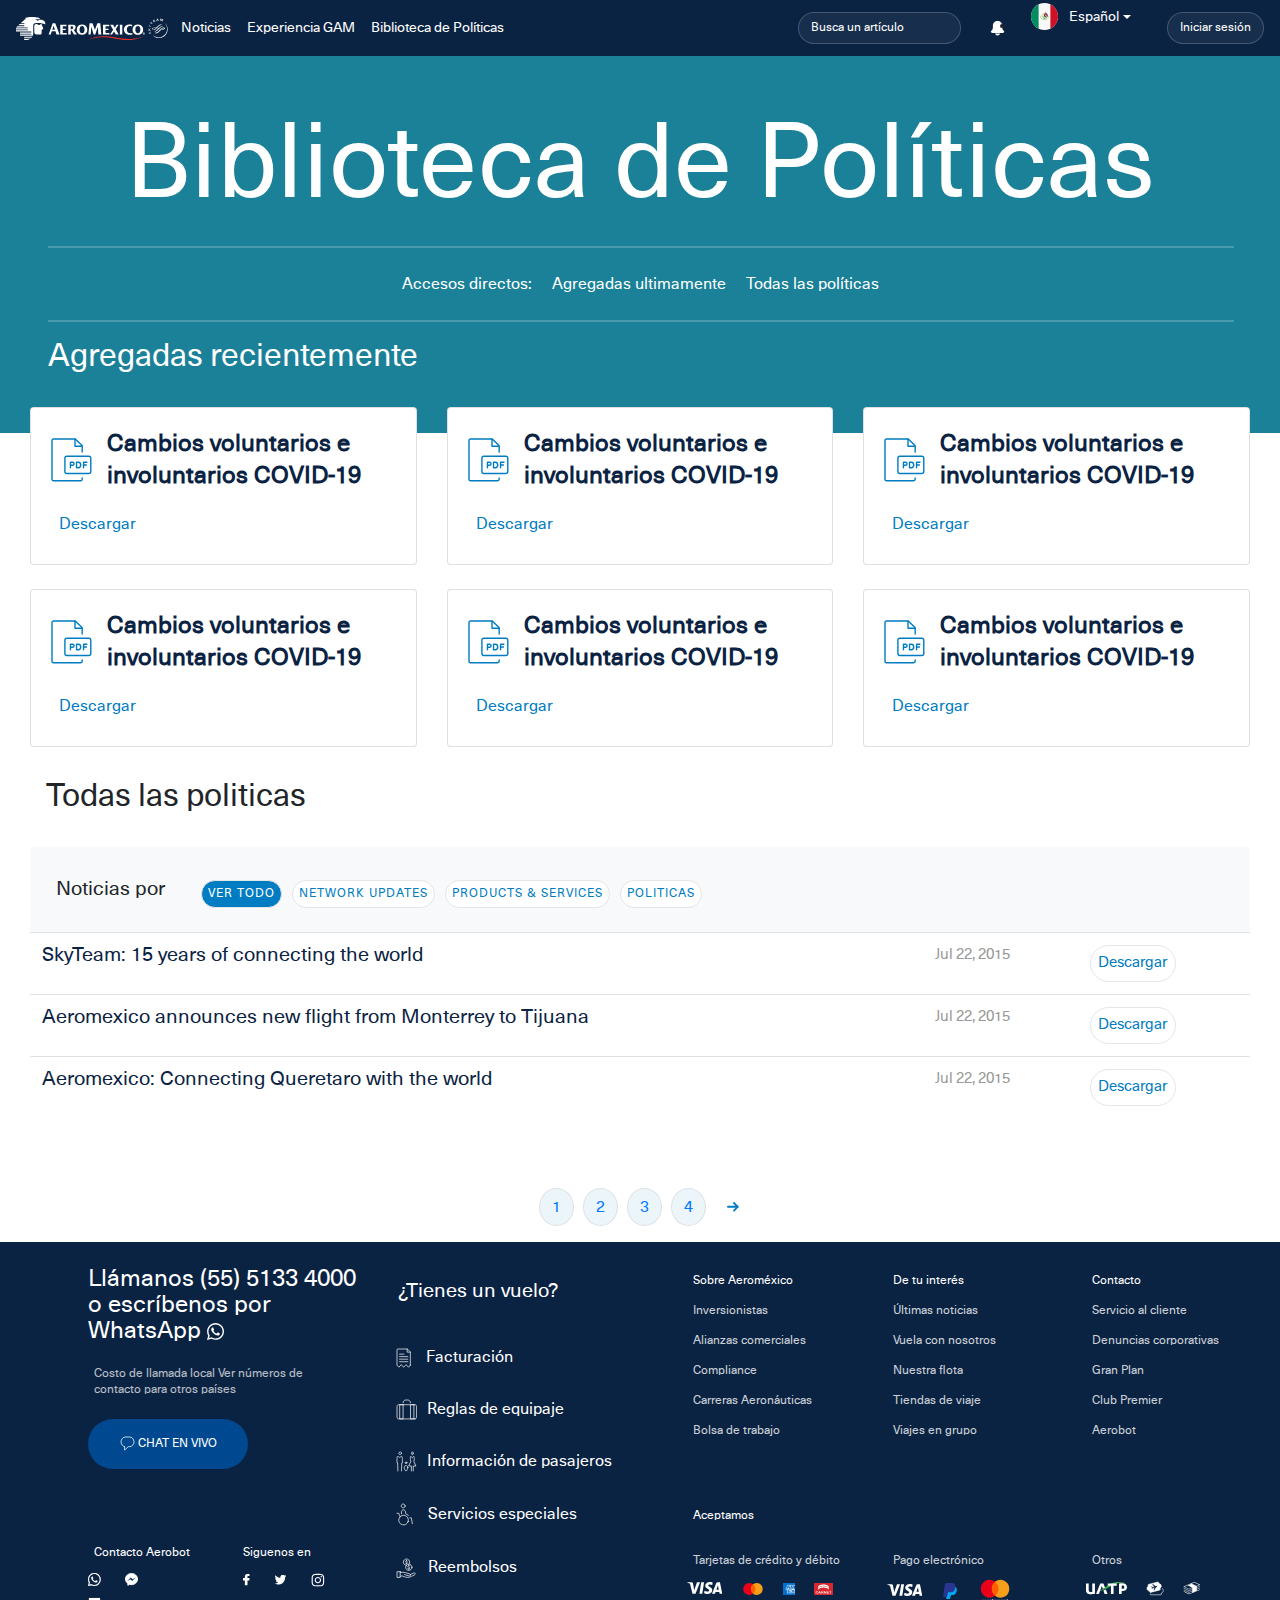
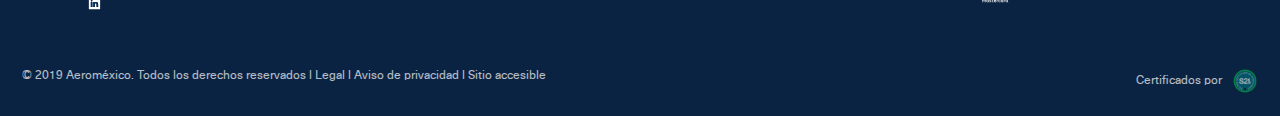
==== index.html @ 43d70440 "v1" ====
<!DOCTYPE html>
<html>

<head>
  <meta charset='utf-8'>
  <meta http-equiv='X-UA-Compatible' content='IE=edge'>
  <title>Bibiloteca de Políticas</title>
  <meta name="viewport" content="width=device-width, initial-scale=1.0">
  <link rel="Stylesheet" href="style.css" />
  <link rel="stylesheet" href="https://stackpath.bootstrapcdn.com/bootstrap/4.3.1/css/bootstrap.min.css"
    integrity="sha384-ggOyR0iXCbMQv3Xipma34MD+dH/1fQ784/j6cY/iJTQUOhcWr7x9JvoRxT2MZw1T" crossorigin="anonymous">
  <script src="https://code.jquery.com/jquery-3.3.1.slim.min.js"
    integrity="sha384-q8i/X+965DzO0rT7abK41JStQIAqVgRVzpbzo5smXKp4YfRvH+8abtTE1Pi6jizo" crossorigin="anonymous">
  </script>
  <script src="https://cdnjs.cloudflare.com/ajax/libs/popper.js/1.14.7/umd/popper.min.js"
    integrity="sha384-UO2eT0CpHqdSJQ6hJty5KVphtPhzWj9WO1clHTMGa3JDZwrnQq4sF86dIHNDz0W1" crossorigin="anonymous">
  </script>
  <script src="https://stackpath.bootstrapcdn.com/bootstrap/4.3.1/js/bootstrap.min.js"
    integrity="sha384-JjSmVgyd0p3pXB1rRibZUAYoIIy6OrQ6VrjIEaFf/nJGzIxFDsf4x0xIM+B07jRM" crossorigin="anonymous">
  </script>
  <style type="text/css">
    BODY {
      font-family: Neue Haas Unica Pro;
      font-style: normal;
      font-weight: normal;
    }
  </style>
</head>

<body>
  <nav class="navbar navbar-expand-lg navbar-light bg-#0b2343">
    <img src="images/Logo.svg" style="margin-right: 5px;">
    <button class="navbar-toggler" type="button" data-toggle="collapse" data-target="#navbarTogglerDemo02" aria-controls="navbarTogglerDemo02" aria-expanded="false" aria-label="Toggle navigation">
      <span class="navbar-toggler-icon"></span>
    </button>
  
    <div class="collapse navbar-collapse" id="navbarTogglerDemo02">
      <ul class="navbar-nav mr-auto mt-2 mt-lg-0">
        <li class="nav-item">
            <a class="nav-link" href="noticias.html">Noticias<span class="sr-only">(current)</span></a>
          </li>
          <li class="nav-item">
            <a class="nav-link" href="gam.html">Experiencia GAM</a>
          </li>
          <li class="nav-item">
            <a class="nav-link" href="index.html">Biblioteca de Políticas</a>
          </li>
      </ul>
      <form class="form-inline my-2 my-lg-0">
        <input class="form-control mr-sm-2" type="search" placeholder="Busca un artículo" aria-label="Search" style="font-weight: normal; font-size: 12px;">
    </form>
    <img src="images/notificationoff.svg"style="margin-right: 9px; margin-left: 21px;">
    
    <li class="nav-item dropdown">
        <a class="nav-link dropdown-toggle" href="#" id="navbarDropdownMenuLink" role="button" data-toggle="dropdown" aria-haspopup="true" aria-expanded="false" style="margin-top: -23px; margin-right: 20px;">
            <img src="images/MEX.svg" style="margin-right: 11.5px;">Español
        </a>
        <div class="dropdown-menu" aria-labelledby="navbarDropdownMenuLink">
            <a class="dropdown-item idioma">Idioma</a>
            <div style="width: 229px; height: 68px; align-items: center;"><a class="dropdown-item content" href="#"s><img src="images/MEX.svg " style="margin-right: 10px;">Español</a></div>
            <div style="width: 229px; height: 68px; align-items: center;"><a class="dropdown-item content" href="#"><img src="images/united-states-of-america.svg" style="margin-right: 10px;">Ingles</a></div>
        </div>
      </li>
    <button class="btn btn-outline-primary my-2 my-sm-0" type="submit" style="font-weight: normal; font-size: 12px;">Iniciar sesión</button>
    </div>
  </nav>

  <div class="p-5 mb-1 bg text-white" style="background: #1b8198;">
    <h1 class="text-center">Biblioteca de Políticas</h1>
    <hr style="width:100%; border: 1px solid rgba(255, 255, 255, 0.2);">
    <div class="text-center">
      <a>Accesos directos:</a>
      <a href="" style="color:  white;">Agregadas ultimamente</a>
      <a href="" style="color:  white;">Todas las políticas</a>
      <hr style="width:100%; border: 1px solid rgba(255, 255, 255, 0.2);">
    </div>

    <h4>Agregadas recientemente</h4>
  </div>

  <div class="section">
    <div class="row">
      <div class="col-sm-4">
        <div class="card">
          <div class="card-body">
            <img src="images/Download.svg" class="iconpdf">
            <h5 class="card-title h5">Cambios voluntarios e involuntarios COVID-19</h5>
            <a href="#" class="cambiar">Descargar</a>
          </div>
        </div>
      </div>
      <div class="col-sm-4">
        <div class="card">
          <div class="card-body">
            <img src="images/Download.svg" class="iconpdf">
            <h5 class="card-title">Cambios voluntarios e involuntarios COVID-19</h5>
            <a href="#" class="cambiar">Descargar</a>
          </div>
        </div>
      </div>
      <div class="col-sm-4">
        <div class="card">
          <div class="card-body">
            <img src="images/Download.svg" class="iconpdf cambiar">
            <h5 class="card-title">Cambios voluntarios e involuntarios COVID-19</h5>
            <a href="#" class="cambiar">Descargar</a>
          </div>
        </div>
      </div>
    </div>

    <br>

    <div class="row">
      <div class="col-sm-4">
        <div class="card">
          <div class="card-body">
            <img src="images/Download.svg" class="iconpdf">
            <h5 class="card-title h5">Cambios voluntarios e involuntarios COVID-19</h5>
            <a href="#" class="cambiar">Descargar</a>
          </div>
        </div>
      </div>
      <div class="col-sm-4">
        <div class="card">
          <div class="card-body">
            <img src="images/Download.svg" class="iconpdf">
            <h5 class="card-title">Cambios voluntarios e involuntarios COVID-19</h5>
            <a href="#" class="cambiar">Descargar</a>
          </div>
        </div>
      </div>
      <div class="col-sm-4">
        <div class="card">
          <div class="card-body">
            <img src="images/Download.svg" class="iconpdf">
            <h5 class="card-title">Cambios voluntarios e involuntarios COVID-19</h5>
            <a href="#" class="cambiar">Descargar</a>
          </div>
        </div>
      </div>
    </div>
  </div>
  <br>

  <div class="section">
    <a class="allpolitics">Todas las politicas</a><br>



    <nav class="navbar navbar-expand-lg navbar-light bg-light">
      <a class="navbar-brand">Noticias por</a>
      <a class="navbar-toggler navbar-brand" type="button" data-toggle="collapse" data-target="#navbarSupportedContent"
        aria-controls="navbarSupportedContent" aria-expanded="false" aria-label="Toggle navigation"
        style="border: none;">
        <svg xmlns="http://www.w3.org/2000/svg" width="16" height="16" fill="currentColor"
          class="bi bi-arrow-down-circle-fill" viewBox="0 0 16 16">
          <path
            d="M16 8A8 8 0 1 1 0 8a8 8 0 0 1 16 0zM8.5 4.5a.5.5 0 0 0-1 0v5.793L5.354 8.146a.5.5 0 1 0-.708.708l3 3a.5.5 0 0 0 .708 0l3-3a.5.5 0 0 0-.708-.708L8.5 10.293V4.5z" />
        </svg></a>

      <div class="collapse navbar-collapse" id="navbarSupportedContent">
        <ul class="navbar-nav mr-auto nav-pills nav nav-pills mb-3" id="pills-tab" role="tablist">
          <li class="nav-item">
            <a class="nav-link1 active" id="pills-all-tab" data-toggle="pill" href="#pills-all" role="tab"
              aria-controls="pills-all" aria-selected="true">VER TODO</a>
          </li>
          <li class="nav-item">
            <a class="nav-link1" id="pills-network-tab" data-toggle="pill" href="#pills-network" role="tab"
              aria-controls="pills-network" aria-selected="false">NETWORK UPDATES</a>
          </li>
          <li class="nav-item">
            <a class="nav-link1" id="pills-products-tab" data-toggle="pill" href="#pills-products" role="tab"
              aria-controls="pills-products" aria-selected="false">PRODUCTS & SERVICES</a>
          </li>
          <li class="nav-item">
            <a class="nav-link1" id="pills-politics-tab" data-toggle="pill" href="#pills-politics" role="tab"
              aria-controls="pills-politics" aria-selected="false">POLITICAS</a>
          </li>
        </ul>
      </div>
    </nav>
    <div class="tab-content" id="pills-tabContent">
      <div class="tab-pane fade show active" id="pills-all" role="tabpanel" aria-labelledby="pills-all-tab">
        <table class="table">
          <tbody>
            <tr>
              <th>SkyTeam: 15 years of connecting the world</th>
              <td>Jul 22, 2015</td>
              <td><a href="#" class="cambiar">Descargar</a></td>
            </tr>
            <tr>
              <th>Aeromexico announces new flight from Monterrey to Tijuana</th>
              <td>Jul 22, 2015</td>
              <td><a href="#" class="cambiar">Descargar</a></td>
            </tr>
            <tr>
              <th>Aeromexico: Connecting Queretaro with the world</th>
              <td>Jul 22, 2015</td>
              <td><a href="#" class="cambiar">Descargar</a></td>
            </tr>
          </tbody>
        </table>
      </div>
      <div class="tab-pane fade" id="pills-network" role="tabpanel" aria-labelledby="pills-network-tab">
        <table class="table">
          <thead>
            <tr>
              <th>NETWORK UPDATES</th>
            </tr>
          </thead>
          <tbody>
            <tr>
              <th></th>
              <tg></tg>
              <tg></tg>
            </tr>
          </tbody>
        </table>
      </div>
      <div class="tab-pane fade" id="pills-products" role="tabpanel" aria-labelledby="pills-products-tab">
        <table class="table">
          <thead>
            <tr>
              <th>PRODUCTS & SERVICES</th>
            </tr>
          </thead>
          <tbody>
            <tr>
              <th></th>
              <tg></tg>
              <tg></tg>
            </tr>
          </tbody>
        </table>
      </div>
      <div class="tab-pane fade" id="pills-politics" role="tabpanel" aria-labelledby="pills-politics-tab">
        <table class="table">
          <thead>
            <tr>
              <th>POLITICAS</th>
            </tr>
          </thead>
          <tbody>
            <tr>
              <th></th>
              <tg></tg>
              <tg></tg>
            </tr>
          </tbody>
        </table>
      </div>
    </div>
  </div>

  <br>
  </div>
  <nav aria-label="...">
    <ul class="pagination justify-content-center">
      <li class="page-item"><a class="page-link" href="" style="border-radius: 50%; background: #EBF5FA;">1</a></li>
      <li class="page-item"><a class="page-link" href="" style="border-radius: 50%; background: #EBF5FA;">2</a></li>
      <li class="page-item"><a class="page-link" href="" style="border-radius: 50%; background: #EBF5FA;">3</a></li>
      <li class="page-item"><a class="page-link" href="" style="border-radius: 50%; background: #EBF5FA;">4</a></li>
      <li class="page-item"><a class="page-link" href="" style="border-radius: 50%; border: none;"><svg width="12"
            height="10" viewBox="0 0 12 10" fill="none" xmlns="http://www.w3.org/2000/svg">
            <path d="M10.6283 4.76758H1" stroke="#007CC2" stroke-width="1.83058" stroke-miterlimit="10"
              stroke-linecap="round" stroke-linejoin="round" />
            <path d="M7.01758 1L10.6282 4.76798L7.01758 8.52671" stroke="#007CC2" stroke-width="1.83058"
              stroke-miterlimit="10" stroke-linecap="round" stroke-linejoin="round" />
          </svg>
        </a></li>
    </ul>
  </nav>
  <div class="footer">
    <footer class="text-white" style="background: #0B2343 !important;">
        <div class="container2 p-4">
            <div class="row">
                <div class="col-lg-3">
                    <p class="bigtex">Llámanos (55) 5133 4000 o escríbenos por WhatsApp <svg width="17" height="17"
                            viewBox="0 0 17 17" fill="none" xmlns="http://www.w3.org/2000/svg">
                            <path fill-rule="evenodd" clip-rule="evenodd"
                                d="M14.5169 2.47126C12.9224 0.876246 10.7964 0 8.53246 0C3.87064 0 0.073031 3.77957 0.0689737 8.41923C0.0689737 9.90522 0.458473 11.3508 1.1969 12.6309L0 16.9959L4.48735 15.8249C5.72482 16.4952 7.11647 16.8506 8.53246 16.8506H8.53652C13.1983 16.8506 16.9959 13.071 17 8.42731C16.9959 6.17814 16.1155 4.06223 14.5169 2.47126ZM8.53246 15.4252C7.26659 15.4252 6.02912 15.086 4.94988 14.448L4.69427 14.2945L2.0327 14.9891L2.74272 12.4047L2.57637 12.1382C1.87041 11.0237 1.50119 9.73562 1.50119 8.41519C1.50119 4.56294 4.65776 1.42138 8.53652 1.42138C10.415 1.42138 12.18 2.15225 13.5107 3.47268C14.8375 4.79714 15.5678 6.55368 15.5678 8.42327C15.5637 12.2876 12.4072 15.4252 8.53246 15.4252ZM12.3909 10.1838C12.18 10.0788 11.1413 9.57006 10.9465 9.49738C10.7518 9.42873 10.6098 9.39239 10.4718 9.60237C10.3298 9.81234 9.92411 10.2888 9.80239 10.4261C9.68067 10.5674 9.55489 10.5836 9.34391 10.4786C9.13294 10.3736 8.45131 10.1515 7.64391 9.43277C7.01504 8.87553 6.59308 8.18503 6.4673 7.97505C6.34558 7.76508 6.45513 7.65201 6.56062 7.54702C6.65394 7.45415 6.7716 7.30071 6.87709 7.17957C6.98258 7.05843 7.01909 6.96959 7.08807 6.82826C7.15704 6.68693 7.12458 6.56579 7.07184 6.4608C7.01909 6.35581 6.59714 5.31805 6.41862 4.8981C6.24821 4.48622 6.07375 4.54275 5.94391 4.53871C5.8222 4.53064 5.68019 4.53064 5.53819 4.53064C5.39618 4.53064 5.16897 4.58313 4.97422 4.79311C4.77947 5.00308 4.2358 5.51187 4.2358 6.54964C4.2358 7.5874 4.99451 8.58479 5.1 8.72612C5.20549 8.86745 6.58902 10.9914 8.71098 11.904C9.21408 12.1221 9.60764 12.2513 9.91599 12.3482C10.4232 12.5097 10.8816 12.4855 11.2468 12.433C11.6525 12.3724 12.4964 11.9242 12.6749 11.4316C12.8494 10.9389 12.8494 10.519 12.7967 10.4302C12.7439 10.3413 12.6019 10.2888 12.3909 10.1838Z"
                                fill="white" />
                        </svg>
                    </p>
                    <a class="textf">Costo de llamada local Ver números de contacto para otros países</a>
                    <button style="font-size: 12px; line-height: 28px; margin-top: 15px;"><svg width="15"
                            height="15" viewBox="0 0 15 15" fill="none" xmlns="http://www.w3.org/2000/svg">
                            <path
                                d="M4.57128 10.7119C2.92993 10.3199 1 8.32777 1 5.82369C1 3.21354 3.15539 1 5.44606 1H9.63961C11.9303 1 14 3.23662 14 5.85138C14 8.43848 11.9303 10.7028 9.63961 10.7028H8.31842L4.56677 14V10.7119H4.57128Z"
                                stroke="white" stroke-width="0.764706" stroke-miterlimit="10" stroke-linecap="round"
                                stroke-linejoin="round" />
                        </svg>
                        CHAT EN VIVO</button>
                        <div style="margin-top: 70px;">
                            <a class="textf2" style="margin-right: 37px;">Contacto Aerobot</a>
                            <a class="textf2">Siguenos en</a>
                            <div>
                                <img src="images/footer/icon/1.svg" style="margin-right: 20px;">
                                <img src="images/footer/icon/2.svg" style="margin-right: 100px;">
                                <img src="images/footer/icon/3.svg" style="margin-right: 20px;">
                                <img src="images/footer/icon/4.svg" style="margin-right: 20px;">
                                <img src="images/footer/icon/5.svg" style="margin-right: 20px;">
                                <img src="images/footer/icon/6.svg">           
                            </div>
                        </div>
                        
                </div>
                <!--Grid column-->

                <!--Grid column-->
                <div class="col-lg-3">
                    <a style="font-size: 20px; margin-bottom: 23px;">¿Tienes un vuelo?</a>
                    <ul class="list-unstyled mb-0">
                        <li>
                            <a class="textvuelos" style="margin-bottom: 15px;"><img src="images/footer/Group58.svg" style="margin-right: 15px;">Facturación</a>
                        </li>
                        <li>
                            <a class="textvuelos" style="margin-bottom: 15px;"><img src="images/footer/Group2.svg" style="margin-right: 10px;">Reglas de equipaje</a>
                        </li>
                        <li>
                            <a class="textvuelos" style="margin-bottom: 15px;"><img src="images/footer/Group3.svg" style="margin-right: 10px;">Información de pasajeros</a>
                        </li>
                        <li>
                            <a class="textvuelos" style="margin-bottom: 15px;"><img src="images/footer/Group4.svg" style="margin-right: 15px;">Servicios especiales</a>
                        </li>
                        <li>
                            <a class="textvuelos" style="margin-bottom: 15px;"><img src="images/footer/Group5.svg" style="margin-right: 12px;">Reembolsos</a>
                        </li>
                    </ul>
                </div>
                <div class="col-lg-2">
                    <a style="font-size: 12px;">Sobre Aeroméxico</a>

                    <ul class="list-unstyled">
                        <li>
                            <a class="textcol3" style="font-size: 12px;">Inversionistas</a>
                        </li>
                        <li>
                            <a class="textcol3" style="font-size: 12px;">Alianzas comerciales</a>
                        </li>
                        <li>
                            <a class="textcol3" style="font-size: 12px;">Compliance</a>
                        </li>
                        <li>
                            <a class="textcol3" style="font-size: 12px;">Carreras Aeronáuticas</a>
                        </li>
                        <li>
                            <a class="textcol3" style="font-size: 12px;">Bolsa de trabajo</a>
                        </li>
                        <li>
                            <a style="font-size: 12px; margin-top: 55px;">Aceptamos</a>
                        </li>
                        <li>
                            <a class="textcol3" style="font-size: 12px; margin-top: 15px;">Tarjetas de crédito y débito</a>
                        </li>
                        <div>
                            <img src="images/footer/visa/1.svg" style="margin-right: 15px;">
                            <img src="images/footer/visa/2.svg" style="margin-right: 15px;">
                            <img src="images/footer/visa/3.svg" style="margin-right: 15px;">
                            <img src="images/footer/visa/4.svg">
                        </div>
                    </ul>
                </div>
                <div class="col-lg-2">
                    <a style="font-size: 12px;">De tu interés</a>

                    <ul class="list-unstyled">
                        <li>
                            <a class="textcol3" style="font-size: 12px;">Últimas noticias</a>
                        </li>
                        <li>
                            <a class="textcol3" style="font-size: 12px;">Vuela con nosotros</a>
                        </li>
                        <li>
                            <a class="textcol3" style="font-size: 12px;">Nuestra flota</a>
                        </li>
                        <li>
                            <a class="textcol3" style="font-size: 12px;">Tiendas de viaje</a>
                        </li>
                        <li>
                            <a class="textcol3" style="font-size: 12px;">Viajes en grupo</a>
                        </li>
                        <li>
                            <a class="textcol3" style="font-size: 12px; margin-top: 100px;">Pago electrónico</a>
                        </li>
                        <div>
                            <img src="images/footer/visa/1.svg" style="margin-right: 15px;">
                            <img src="images/footer/electro/paypal.svg" style="margin-right: 15px; height: 16px;">
                            <img src="images/footer/electro/mc_vrt_rev.svg" style="height: 30px;">
                        </div>
                    </ul>
                </div>
                <div class="col-lg-2">
                    <a style="font-size: 12px;">Contacto</a>

                    <ul class="list-unstyled">
                        <li>
                            <a class="textcol3" style="font-size: 12px;">Servicio al cliente</a>
                        </li>
                        <li>
                            <a class="textcol3" style="font-size: 12px;">Denuncias corporativas</a>
                        </li>
                        <li>
                            <a class="textcol3" style="font-size: 12px;">Gran Plan</a>
                        </li>
                        <li>
                            <a class="textcol3" style="font-size: 12px;">Club Premier</a>
                        </li>
                        <li>
                            <a class="textcol3" style="font-size: 12px;">Aerobot</a>
                        </li>
                        <li>
                            <a class="textcol3" style="font-size: 12px; margin-top: 100px;">Otros</a>
                        </li>
                        <div>
                            <img src="images/footer/otros/1.svg" style="margin-right: 15px;">
                            <img src="images/footer/otros/2.svg" style="margin-right: 15px;">
                            <img src="images/footer/otros/3.svg">
                        </div>
                    </ul>
                </div>
            </div>
        </div>
        <div class="p-3" style="background-color:#0B2343;">
            <div class="d-flex justify-content-between">
                <div>
                    <a class="textf">© 2019 Aeroméxico. Todos los derechos reservados l Legal l Aviso de privacidad l Sitio accesible</a>
                </div>
                <div>
                    <a class="textf">Certificados por<img src="images/PCI1.svg" style="margin-left: 10px;"></a>
                </div>
           </div>
        </div>
    </footer>
</div>
</body>

</html>
---- style.css ----
@font-face {
  font-family: Neue Haas Unica Pro;
  src: url(Fuentes/NeueHaasUnicaPro.ttf);
}

.card-title {
  font-weight: 600 !important;
  font-size: 24px !important;
  line-height: 32px !important;
  color: #0B2343;
}

h4{
  font-weight: normal !important;
  font-size: 32px !important;
  display: flex !important;
}

.card-text {
  text-align: left !important;
  font-weight: normal !important;
  font-size: 14px !important;
  line-height: 20px !important;
  color: #0B2343 !important;
}

.card-link{
  font-weight: normal !important;
  font-size: 14px !important;
  line-height: 20px !important;
  text-decoration-line: underline !important;
  color: #007CC2 !important;
}

.card-link2{
  font-weight: normal !important;
  font-size: 12px !important;
  line-height: 20px !important;
  color: #666666 !important;
}


h1,.h1 {  
  font-weight: normal !important;
  font-size: 8.219vw !important;
}

::placeholder {
  color: #ffffff !important;
}

.btn {
  background: rgba(255, 255, 255, 0.05) !important;
  border: 1px solid rgba(255, 255, 255, 0.2) !important;
  box-sizing: border-box !important;
  border-radius: 25px !important;
  color: #FFFFFF !important;
}

.textcol3{
  color: rgba(255, 255, 255, 0.8) !important;
}

.container2{
  margin-left: 5% !important;
}

input {
  background: rgba(255, 255, 255, 0.05) !important;
  border: 1px solid rgba(255, 255, 255, 0.2) !important;
  box-sizing: border-box !important;
  border-radius: 25px !important;
  color: #FFFFFF !important;
}

.navbar {
  background: #0b2343 !important;
}
.content{
  font-weight: 500;
  font-size: 14px;
  line-height: 20px;
  display: flex;
  align-items: center;
  color: #0B2343;
}
.idioma{
  font-weight: normal !important;
  font-size: 14px !important;
  line-height: 30px !important;
  display: flex !important;
  align-items: center !important;
  letter-spacing: 1px !important;
  text-transform: uppercase !important;
  color: #999999 !important;
}

div a {
  color: #007cc2;
  display: inline-block;
  padding: 0.5em;
  text-decoration: none;
}

.nav-link1 {
  margin-top: 25px;
  margin-left: 10px;
  font-weight: normal !important;
  font-size: 12px !important;
  line-height: 14px !important;
  text-align: center !important;
  letter-spacing: 1px !important;
  color: #007CC2 !important;
  background: #FFFFFF;
  border: 1px solid #E5E5E5;
  box-sizing: border-box;
  border-radius: 35px;
}



.nav-link1.active {
  color: #FFFFFF !important;
  background: #007CC2 !important;
  border-radius: 35px !important;
  text-align: center !important;
}

.cambiar2 {
  color: aliceblue;
}

button {
  outline: none !important;
}

button:hover {
  background: #e91b2f;
}

.idioma {
  margin-right: 5px;
  margin-left: 5px;
  border: none;
  border-radius: 15px;
  color: #ffffff;
  background: #0b2343;
}

h7 {
  font-size: 14px;
  line-height: 24px;
  display: flex;
  align-items: center;
  color: #1B8198;
}



footer button {
  width: 160px;
  height: 50px;
  background: #004990;
  border-radius: 25px;
  border: none;
  font-weight: 500;
  font-size: 12px;
  line-height: 28px;
  color: #ffffff;
}

.cambiar2:hover {
  color: #e91b2f;
}

.cambiar:hover {
  color: #e91b2f;
}

.iconpdf {
  float: left;
  margin-top: 10px;
  margin-right: 15px;
  margin-bottom: 10px;
}

section {
  justify-content: center;
}

.section {
  position: relative;
  margin-left: 30px;
  margin-right: 30px;
  top: -30px;
}

.allpolitics {
  font-weight: normal;
  font-size: 32px;
  line-height: 20px;
  display: flex;
  align-items: center;
  color: #0B2343;
}

tbody th {
  font-weight: 300;
  font-size: 20px;
  line-height: 20px;
  color: #0B2343;
}
.page-item{
  margin-left: 10px;
}
tbody td {
  font-weight: 300;
  font-size: 15px;
  line-height: 20px;
  color: #999999;
}

td a {
  background: #FFFFFF;
  border: 1px solid #E5E5E5;
  box-sizing: border-box;
  border-radius: 35px;
}

h1 {
  font-size: 16em;
  line-height: 86px;
  color: #FFFFFF;
}


.nav-link {
  border-radius: 50px !important;
  color: #FFFFFF !important;
  font-weight: normal !important;
  font-size: 14px !important;
  line-height: 24px !important;
  display: flex !important;
  align-items: center !important;
}

.bigtex{
  font-size: 24px;
  line-height: 26px;
}

.textvuelos{
  font-weight: normal;
  font-size: 16px;
  line-height: 20px;
}

.textf {
  font-weight: normal;
  font-size: 12px;
  line-height: 16px;
  color: rgba(255, 255, 255, 0.6);
  opacity: 0.7;
}

.textf2{
  font-weight: normal;
  font-size: 12px;
  line-height: 16px;
  color:  #FFFFFF;
}
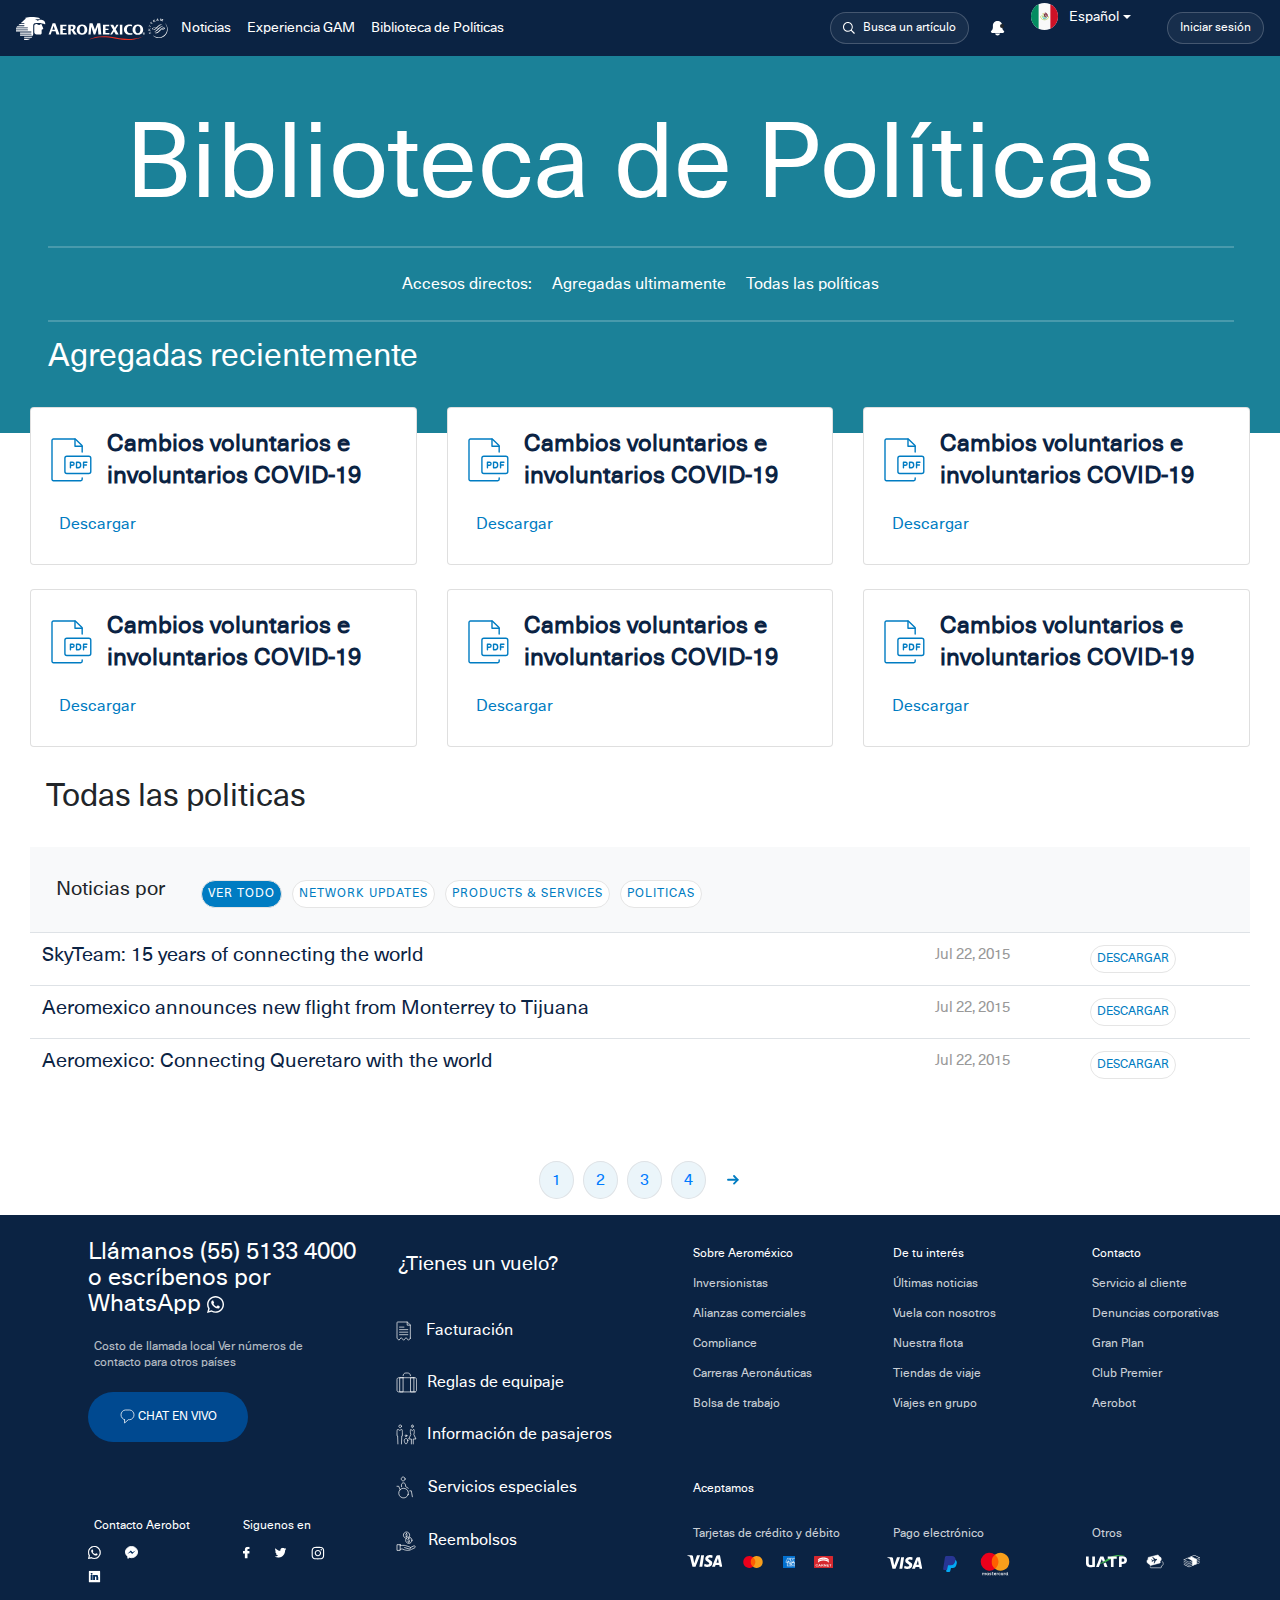
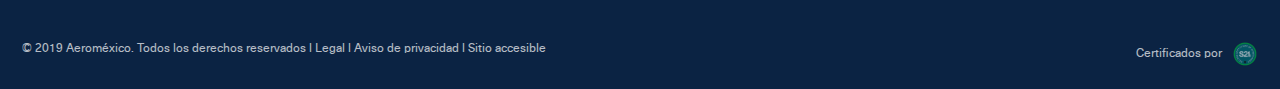
==== commit e4ac4a0a: "v2" ====
--- a/index.html
+++ b/index.html
@@ -30,38 +30,44 @@
 <body>
   <nav class="navbar navbar-expand-lg navbar-light bg-#0b2343">
     <img src="images/Logo.svg" style="margin-right: 5px;">
-    <button class="navbar-toggler" type="button" data-toggle="collapse" data-target="#navbarTogglerDemo02" aria-controls="navbarTogglerDemo02" aria-expanded="false" aria-label="Toggle navigation">
+    <button class="navbar-toggler" type="button" data-toggle="collapse" data-target="#navbarTogglerDemo02"
+      aria-controls="navbarTogglerDemo02" aria-expanded="false" aria-label="Toggle navigation">
       <span class="navbar-toggler-icon"></span>
     </button>
-  
+
     <div class="collapse navbar-collapse" id="navbarTogglerDemo02">
       <ul class="navbar-nav mr-auto mt-2 mt-lg-0">
         <li class="nav-item">
-            <a class="nav-link" href="noticias.html">Noticias<span class="sr-only">(current)</span></a>
-          </li>
-          <li class="nav-item">
-            <a class="nav-link" href="gam.html">Experiencia GAM</a>
-          </li>
-          <li class="nav-item">
-            <a class="nav-link" href="index.html">Biblioteca de Políticas</a>
-          </li>
+          <a class="nav-link" href="noticias.html">Noticias<span class="sr-only">(current)</span></a>
+        </li>
+        <li class="nav-item">
+          <a class="nav-link" href="gam.html">Experiencia GAM</a>
+        </li>
+        <li class="nav-item">
+          <a class="nav-link" href="index.html">Biblioteca de Políticas</a>
+        </li>
       </ul>
-      <form class="form-inline my-2 my-lg-0">
-        <input class="form-control mr-sm-2" type="search" placeholder="Busca un artículo" aria-label="Search" style="font-weight: normal; font-size: 12px;">
-    </form>
-    <img src="images/notificationoff.svg"style="margin-right: 9px; margin-left: 21px;">
-    
-    <li class="nav-item dropdown">
-        <a class="nav-link dropdown-toggle" href="#" id="navbarDropdownMenuLink" role="button" data-toggle="dropdown" aria-haspopup="true" aria-expanded="false" style="margin-top: -23px; margin-right: 20px;">
-            <img src="images/MEX.svg" style="margin-right: 11.5px;">Español
+      <button class="btn btn-outline-primary my-2 my-sm-0" type="button" style="font-weight: normal; font-size: 12px;"
+        data-toggle="modal" data-target=".bd-example-modal-lg"><img src="images/search.svg"
+          style="margin-right: 8px;">Busca un artículo</button>
+
+      <img src="images/notificationoff.svg" style="margin-right: 9px; margin-left: 21px;">
+
+      <li class="nav-item dropdown">
+        <a class="nav-link dropdown-toggle" href="#" id="navbarDropdownMenuLink" role="button" data-toggle="dropdown"
+          aria-haspopup="true" aria-expanded="false" style="margin-top: -23px; margin-right: 20px;">
+          <img src="images/MEX.svg" style="margin-right: 11.5px;">Español
         </a>
         <div class="dropdown-menu" aria-labelledby="navbarDropdownMenuLink">
-            <a class="dropdown-item idioma">Idioma</a>
-            <div style="width: 229px; height: 68px; align-items: center;"><a class="dropdown-item content" href="#"s><img src="images/MEX.svg " style="margin-right: 10px;">Español</a></div>
-            <div style="width: 229px; height: 68px; align-items: center;"><a class="dropdown-item content" href="#"><img src="images/united-states-of-america.svg" style="margin-right: 10px;">Ingles</a></div>
+          <div class="idioma">Idioma</div>
+          <div style="width: 229px; height: 68px; align-items: center;"><a class="dropdown-item content" href="#" s><img
+                src="images/MEX.svg " style="margin-right: 10px;">Español</a></div>
+          <div style="width: 229px; height: 68px; align-items: center;"><a class="dropdown-item content" href="#"><img
+                src="images/united-states-of-america.svg" style="margin-right: 10px;">Ingles</a></div>
         </div>
       </li>
-    <button class="btn btn-outline-primary my-2 my-sm-0" type="submit" style="font-weight: normal; font-size: 12px;">Iniciar sesión</button>
+      <button class="btn btn-outline-primary my-2 my-sm-0" type="submit"
+        style="font-weight: normal; font-size: 12px;">Iniciar sesión</button>
     </div>
   </nav>
 
@@ -101,7 +107,7 @@
       <div class="col-sm-4">
         <div class="card">
           <div class="card-body">
-            <img src="images/Download.svg" class="iconpdf cambiar">
+            <img src="images/Download.svg" class="iconpdf">
             <h5 class="card-title">Cambios voluntarios e involuntarios COVID-19</h5>
             <a href="#" class="cambiar">Descargar</a>
           </div>
@@ -187,17 +193,17 @@
             <tr>
               <th>SkyTeam: 15 years of connecting the world</th>
               <td>Jul 22, 2015</td>
-              <td><a href="#" class="cambiar">Descargar</a></td>
+              <td><a href="#" class="cambiar1">DESCARGAR</a></td>
             </tr>
             <tr>
               <th>Aeromexico announces new flight from Monterrey to Tijuana</th>
               <td>Jul 22, 2015</td>
-              <td><a href="#" class="cambiar">Descargar</a></td>
+              <td><a href="#" class="cambiar1">DESCARGAR</a></td>
             </tr>
             <tr>
               <th>Aeromexico: Connecting Queretaro with the world</th>
               <td>Jul 22, 2015</td>
-              <td><a href="#" class="cambiar">Descargar</a></td>
+              <td><a href="#" class="cambiar1">DESCARGAR</a></td>
             </tr>
           </tbody>
         </table>
@@ -273,167 +279,173 @@
   </nav>
   <div class="footer">
     <footer class="text-white" style="background: #0B2343 !important;">
-        <div class="container2 p-4">
-            <div class="row">
-                <div class="col-lg-3">
-                    <p class="bigtex">Llámanos (55) 5133 4000 o escríbenos por WhatsApp <svg width="17" height="17"
-                            viewBox="0 0 17 17" fill="none" xmlns="http://www.w3.org/2000/svg">
-                            <path fill-rule="evenodd" clip-rule="evenodd"
-                                d="M14.5169 2.47126C12.9224 0.876246 10.7964 0 8.53246 0C3.87064 0 0.073031 3.77957 0.0689737 8.41923C0.0689737 9.90522 0.458473 11.3508 1.1969 12.6309L0 16.9959L4.48735 15.8249C5.72482 16.4952 7.11647 16.8506 8.53246 16.8506H8.53652C13.1983 16.8506 16.9959 13.071 17 8.42731C16.9959 6.17814 16.1155 4.06223 14.5169 2.47126ZM8.53246 15.4252C7.26659 15.4252 6.02912 15.086 4.94988 14.448L4.69427 14.2945L2.0327 14.9891L2.74272 12.4047L2.57637 12.1382C1.87041 11.0237 1.50119 9.73562 1.50119 8.41519C1.50119 4.56294 4.65776 1.42138 8.53652 1.42138C10.415 1.42138 12.18 2.15225 13.5107 3.47268C14.8375 4.79714 15.5678 6.55368 15.5678 8.42327C15.5637 12.2876 12.4072 15.4252 8.53246 15.4252ZM12.3909 10.1838C12.18 10.0788 11.1413 9.57006 10.9465 9.49738C10.7518 9.42873 10.6098 9.39239 10.4718 9.60237C10.3298 9.81234 9.92411 10.2888 9.80239 10.4261C9.68067 10.5674 9.55489 10.5836 9.34391 10.4786C9.13294 10.3736 8.45131 10.1515 7.64391 9.43277C7.01504 8.87553 6.59308 8.18503 6.4673 7.97505C6.34558 7.76508 6.45513 7.65201 6.56062 7.54702C6.65394 7.45415 6.7716 7.30071 6.87709 7.17957C6.98258 7.05843 7.01909 6.96959 7.08807 6.82826C7.15704 6.68693 7.12458 6.56579 7.07184 6.4608C7.01909 6.35581 6.59714 5.31805 6.41862 4.8981C6.24821 4.48622 6.07375 4.54275 5.94391 4.53871C5.8222 4.53064 5.68019 4.53064 5.53819 4.53064C5.39618 4.53064 5.16897 4.58313 4.97422 4.79311C4.77947 5.00308 4.2358 5.51187 4.2358 6.54964C4.2358 7.5874 4.99451 8.58479 5.1 8.72612C5.20549 8.86745 6.58902 10.9914 8.71098 11.904C9.21408 12.1221 9.60764 12.2513 9.91599 12.3482C10.4232 12.5097 10.8816 12.4855 11.2468 12.433C11.6525 12.3724 12.4964 11.9242 12.6749 11.4316C12.8494 10.9389 12.8494 10.519 12.7967 10.4302C12.7439 10.3413 12.6019 10.2888 12.3909 10.1838Z"
-                                fill="white" />
-                        </svg>
-                    </p>
-                    <a class="textf">Costo de llamada local Ver números de contacto para otros países</a>
-                    <button style="font-size: 12px; line-height: 28px; margin-top: 15px;"><svg width="15"
-                            height="15" viewBox="0 0 15 15" fill="none" xmlns="http://www.w3.org/2000/svg">
-                            <path
-                                d="M4.57128 10.7119C2.92993 10.3199 1 8.32777 1 5.82369C1 3.21354 3.15539 1 5.44606 1H9.63961C11.9303 1 14 3.23662 14 5.85138C14 8.43848 11.9303 10.7028 9.63961 10.7028H8.31842L4.56677 14V10.7119H4.57128Z"
-                                stroke="white" stroke-width="0.764706" stroke-miterlimit="10" stroke-linecap="round"
-                                stroke-linejoin="round" />
-                        </svg>
-                        CHAT EN VIVO</button>
-                        <div style="margin-top: 70px;">
-                            <a class="textf2" style="margin-right: 37px;">Contacto Aerobot</a>
-                            <a class="textf2">Siguenos en</a>
-                            <div>
-                                <img src="images/footer/icon/1.svg" style="margin-right: 20px;">
-                                <img src="images/footer/icon/2.svg" style="margin-right: 100px;">
-                                <img src="images/footer/icon/3.svg" style="margin-right: 20px;">
-                                <img src="images/footer/icon/4.svg" style="margin-right: 20px;">
-                                <img src="images/footer/icon/5.svg" style="margin-right: 20px;">
-                                <img src="images/footer/icon/6.svg">           
-                            </div>
-                        </div>
-                        
-                </div>
-                <!--Grid column-->
-
-                <!--Grid column-->
-                <div class="col-lg-3">
-                    <a style="font-size: 20px; margin-bottom: 23px;">¿Tienes un vuelo?</a>
-                    <ul class="list-unstyled mb-0">
-                        <li>
-                            <a class="textvuelos" style="margin-bottom: 15px;"><img src="images/footer/Group58.svg" style="margin-right: 15px;">Facturación</a>
-                        </li>
-                        <li>
-                            <a class="textvuelos" style="margin-bottom: 15px;"><img src="images/footer/Group2.svg" style="margin-right: 10px;">Reglas de equipaje</a>
-                        </li>
-                        <li>
-                            <a class="textvuelos" style="margin-bottom: 15px;"><img src="images/footer/Group3.svg" style="margin-right: 10px;">Información de pasajeros</a>
-                        </li>
-                        <li>
-                            <a class="textvuelos" style="margin-bottom: 15px;"><img src="images/footer/Group4.svg" style="margin-right: 15px;">Servicios especiales</a>
-                        </li>
-                        <li>
-                            <a class="textvuelos" style="margin-bottom: 15px;"><img src="images/footer/Group5.svg" style="margin-right: 12px;">Reembolsos</a>
-                        </li>
-                    </ul>
-                </div>
-                <div class="col-lg-2">
-                    <a style="font-size: 12px;">Sobre Aeroméxico</a>
-
-                    <ul class="list-unstyled">
-                        <li>
-                            <a class="textcol3" style="font-size: 12px;">Inversionistas</a>
-                        </li>
-                        <li>
-                            <a class="textcol3" style="font-size: 12px;">Alianzas comerciales</a>
-                        </li>
-                        <li>
-                            <a class="textcol3" style="font-size: 12px;">Compliance</a>
-                        </li>
-                        <li>
-                            <a class="textcol3" style="font-size: 12px;">Carreras Aeronáuticas</a>
-                        </li>
-                        <li>
-                            <a class="textcol3" style="font-size: 12px;">Bolsa de trabajo</a>
-                        </li>
-                        <li>
-                            <a style="font-size: 12px; margin-top: 55px;">Aceptamos</a>
-                        </li>
-                        <li>
-                            <a class="textcol3" style="font-size: 12px; margin-top: 15px;">Tarjetas de crédito y débito</a>
-                        </li>
-                        <div>
-                            <img src="images/footer/visa/1.svg" style="margin-right: 15px;">
-                            <img src="images/footer/visa/2.svg" style="margin-right: 15px;">
-                            <img src="images/footer/visa/3.svg" style="margin-right: 15px;">
-                            <img src="images/footer/visa/4.svg">
-                        </div>
-                    </ul>
-                </div>
-                <div class="col-lg-2">
-                    <a style="font-size: 12px;">De tu interés</a>
-
-                    <ul class="list-unstyled">
-                        <li>
-                            <a class="textcol3" style="font-size: 12px;">Últimas noticias</a>
-                        </li>
-                        <li>
-                            <a class="textcol3" style="font-size: 12px;">Vuela con nosotros</a>
-                        </li>
-                        <li>
-                            <a class="textcol3" style="font-size: 12px;">Nuestra flota</a>
-                        </li>
-                        <li>
-                            <a class="textcol3" style="font-size: 12px;">Tiendas de viaje</a>
-                        </li>
-                        <li>
-                            <a class="textcol3" style="font-size: 12px;">Viajes en grupo</a>
-                        </li>
-                        <li>
-                            <a class="textcol3" style="font-size: 12px; margin-top: 100px;">Pago electrónico</a>
-                        </li>
-                        <div>
-                            <img src="images/footer/visa/1.svg" style="margin-right: 15px;">
-                            <img src="images/footer/electro/paypal.svg" style="margin-right: 15px; height: 16px;">
-                            <img src="images/footer/electro/mc_vrt_rev.svg" style="height: 30px;">
-                        </div>
-                    </ul>
-                </div>
-                <div class="col-lg-2">
-                    <a style="font-size: 12px;">Contacto</a>
-
-                    <ul class="list-unstyled">
-                        <li>
-                            <a class="textcol3" style="font-size: 12px;">Servicio al cliente</a>
-                        </li>
-                        <li>
-                            <a class="textcol3" style="font-size: 12px;">Denuncias corporativas</a>
-                        </li>
-                        <li>
-                            <a class="textcol3" style="font-size: 12px;">Gran Plan</a>
-                        </li>
-                        <li>
-                            <a class="textcol3" style="font-size: 12px;">Club Premier</a>
-                        </li>
-                        <li>
-                            <a class="textcol3" style="font-size: 12px;">Aerobot</a>
-                        </li>
-                        <li>
-                            <a class="textcol3" style="font-size: 12px; margin-top: 100px;">Otros</a>
-                        </li>
-                        <div>
-                            <img src="images/footer/otros/1.svg" style="margin-right: 15px;">
-                            <img src="images/footer/otros/2.svg" style="margin-right: 15px;">
-                            <img src="images/footer/otros/3.svg">
-                        </div>
-                    </ul>
-                </div>
+      <div class="container2 p-4">
+        <div class="row">
+          <div class="col-lg-3">
+            <p class="bigtex">Llámanos (55) 5133 4000 o escríbenos por WhatsApp <svg width="17" height="17"
+                viewBox="0 0 17 17" fill="none" xmlns="http://www.w3.org/2000/svg">
+                <path fill-rule="evenodd" clip-rule="evenodd"
+                  d="M14.5169 2.47126C12.9224 0.876246 10.7964 0 8.53246 0C3.87064 0 0.073031 3.77957 0.0689737 8.41923C0.0689737 9.90522 0.458473 11.3508 1.1969 12.6309L0 16.9959L4.48735 15.8249C5.72482 16.4952 7.11647 16.8506 8.53246 16.8506H8.53652C13.1983 16.8506 16.9959 13.071 17 8.42731C16.9959 6.17814 16.1155 4.06223 14.5169 2.47126ZM8.53246 15.4252C7.26659 15.4252 6.02912 15.086 4.94988 14.448L4.69427 14.2945L2.0327 14.9891L2.74272 12.4047L2.57637 12.1382C1.87041 11.0237 1.50119 9.73562 1.50119 8.41519C1.50119 4.56294 4.65776 1.42138 8.53652 1.42138C10.415 1.42138 12.18 2.15225 13.5107 3.47268C14.8375 4.79714 15.5678 6.55368 15.5678 8.42327C15.5637 12.2876 12.4072 15.4252 8.53246 15.4252ZM12.3909 10.1838C12.18 10.0788 11.1413 9.57006 10.9465 9.49738C10.7518 9.42873 10.6098 9.39239 10.4718 9.60237C10.3298 9.81234 9.92411 10.2888 9.80239 10.4261C9.68067 10.5674 9.55489 10.5836 9.34391 10.4786C9.13294 10.3736 8.45131 10.1515 7.64391 9.43277C7.01504 8.87553 6.59308 8.18503 6.4673 7.97505C6.34558 7.76508 6.45513 7.65201 6.56062 7.54702C6.65394 7.45415 6.7716 7.30071 6.87709 7.17957C6.98258 7.05843 7.01909 6.96959 7.08807 6.82826C7.15704 6.68693 7.12458 6.56579 7.07184 6.4608C7.01909 6.35581 6.59714 5.31805 6.41862 4.8981C6.24821 4.48622 6.07375 4.54275 5.94391 4.53871C5.8222 4.53064 5.68019 4.53064 5.53819 4.53064C5.39618 4.53064 5.16897 4.58313 4.97422 4.79311C4.77947 5.00308 4.2358 5.51187 4.2358 6.54964C4.2358 7.5874 4.99451 8.58479 5.1 8.72612C5.20549 8.86745 6.58902 10.9914 8.71098 11.904C9.21408 12.1221 9.60764 12.2513 9.91599 12.3482C10.4232 12.5097 10.8816 12.4855 11.2468 12.433C11.6525 12.3724 12.4964 11.9242 12.6749 11.4316C12.8494 10.9389 12.8494 10.519 12.7967 10.4302C12.7439 10.3413 12.6019 10.2888 12.3909 10.1838Z"
+                  fill="white" />
+              </svg>
+            </p>
+            <a class="textf">Costo de llamada local Ver números de contacto para otros países</a>
+            <button style="font-size: 12px; line-height: 28px; margin-top: 15px;"><svg width="15" height="15"
+                viewBox="0 0 15 15" fill="none" xmlns="http://www.w3.org/2000/svg">
+                <path
+                  d="M4.57128 10.7119C2.92993 10.3199 1 8.32777 1 5.82369C1 3.21354 3.15539 1 5.44606 1H9.63961C11.9303 1 14 3.23662 14 5.85138C14 8.43848 11.9303 10.7028 9.63961 10.7028H8.31842L4.56677 14V10.7119H4.57128Z"
+                  stroke="white" stroke-width="0.764706" stroke-miterlimit="10" stroke-linecap="round"
+                  stroke-linejoin="round" />
+              </svg>
+              CHAT EN VIVO</button>
+            <div style="margin-top: 70px;">
+              <a class="textf2" style="margin-right: 37px;">Contacto Aerobot</a>
+              <a class="textf2">Siguenos en</a>
+              <div>
+                <img src="images/footer/icon/1.svg" style="margin-right: 20px;">
+                <img src="images/footer/icon/2.svg" style="margin-right: 100px;">
+                <img src="images/footer/icon/3.svg" style="margin-right: 20px;">
+                <img src="images/footer/icon/4.svg" style="margin-right: 20px;">
+                <img src="images/footer/icon/5.svg" style="margin-right: 20px;">
+                <img src="images/footer/icon/6.svg">
+              </div>
             </div>
-        </div>
-        <div class="p-3" style="background-color:#0B2343;">
-            <div class="d-flex justify-content-between">
-                <div>
-                    <a class="textf">© 2019 Aeroméxico. Todos los derechos reservados l Legal l Aviso de privacidad l Sitio accesible</a>
-                </div>
-                <div>
-                    <a class="textf">Certificados por<img src="images/PCI1.svg" style="margin-left: 10px;"></a>
-                </div>
-           </div>
-        </div>
+
+          </div>
+          <!--Grid column-->
+
+          <!--Grid column-->
+          <div class="col-lg-3">
+            <a style="font-size: 20px; margin-bottom: 23px;">¿Tienes un vuelo?</a>
+            <ul class="list-unstyled mb-0">
+              <li>
+                <a class="textvuelos" style="margin-bottom: 15px;"><img src="images/footer/Group58.svg"
+                    style="margin-right: 15px;">Facturación</a>
+              </li>
+              <li>
+                <a class="textvuelos" style="margin-bottom: 15px;"><img src="images/footer/Group2.svg"
+                    style="margin-right: 10px;">Reglas de equipaje</a>
+              </li>
+              <li>
+                <a class="textvuelos" style="margin-bottom: 15px;"><img src="images/footer/Group3.svg"
+                    style="margin-right: 10px;">Información de pasajeros</a>
+              </li>
+              <li>
+                <a class="textvuelos" style="margin-bottom: 15px;"><img src="images/footer/Group4.svg"
+                    style="margin-right: 15px;">Servicios especiales</a>
+              </li>
+              <li>
+                <a class="textvuelos" style="margin-bottom: 15px;"><img src="images/footer/Group5.svg"
+                    style="margin-right: 12px;">Reembolsos</a>
+              </li>
+            </ul>
+          </div>
+          <div class="col-lg-2">
+            <a style="font-size: 12px;">Sobre Aeroméxico</a>
+
+            <ul class="list-unstyled">
+              <li>
+                <a class="textcol3" style="font-size: 12px;">Inversionistas</a>
+              </li>
+              <li>
+                <a class="textcol3" style="font-size: 12px;">Alianzas comerciales</a>
+              </li>
+              <li>
+                <a class="textcol3" style="font-size: 12px;">Compliance</a>
+              </li>
+              <li>
+                <a class="textcol3" style="font-size: 12px;">Carreras Aeronáuticas</a>
+              </li>
+              <li>
+                <a class="textcol3" style="font-size: 12px;">Bolsa de trabajo</a>
+              </li>
+              <li>
+                <a style="font-size: 12px; margin-top: 55px;">Aceptamos</a>
+              </li>
+              <li>
+                <a class="textcol3" style="font-size: 12px; margin-top: 15px;">Tarjetas de crédito y débito</a>
+              </li>
+              <div>
+                <img src="images/footer/visa/1.svg" style="margin-right: 15px;">
+                <img src="images/footer/visa/2.svg" style="margin-right: 15px;">
+                <img src="images/footer/visa/3.svg" style="margin-right: 15px;">
+                <img src="images/footer/visa/4.svg">
+              </div>
+            </ul>
+          </div>
+          <div class="col-lg-2">
+            <a style="font-size: 12px;">De tu interés</a>
+
+            <ul class="list-unstyled">
+              <li>
+                <a class="textcol3" style="font-size: 12px;">Últimas noticias</a>
+              </li>
+              <li>
+                <a class="textcol3" style="font-size: 12px;">Vuela con nosotros</a>
+              </li>
+              <li>
+                <a class="textcol3" style="font-size: 12px;">Nuestra flota</a>
+              </li>
+              <li>
+                <a class="textcol3" style="font-size: 12px;">Tiendas de viaje</a>
+              </li>
+              <li>
+                <a class="textcol3" style="font-size: 12px;">Viajes en grupo</a>
+              </li>
+              <li>
+                <a class="textcol3" style="font-size: 12px; margin-top: 100px;">Pago electrónico</a>
+              </li>
+              <div>
+                <img src="images/footer/visa/1.svg" style="margin-right: 15px;">
+                <img src="images/footer/electro/paypal.svg" style="margin-right: 15px; height: 16px;">
+                <img src="images/footer/electro/mc_vrt_rev.svg" style="height: 30px;">
+              </div>
+            </ul>
+          </div>
+          <div class="col-lg-2">
+            <a style="font-size: 12px;">Contacto</a>
+
+            <ul class="list-unstyled">
+              <li>
+                <a class="textcol3" style="font-size: 12px;">Servicio al cliente</a>
+              </li>
+              <li>
+                <a class="textcol3" style="font-size: 12px;">Denuncias corporativas</a>
+              </li>
+              <li>
+                <a class="textcol3" style="font-size: 12px;">Gran Plan</a>
+              </li>
+              <li>
+                <a class="textcol3" style="font-size: 12px;">Club Premier</a>
+              </li>
+              <li>
+                <a class="textcol3" style="font-size: 12px;">Aerobot</a>
+              </li>
+              <li>
+                <a class="textcol3" style="font-size: 12px; margin-top: 100px;">Otros</a>
+              </li>
+              <div>
+                <img src="images/footer/otros/1.svg" style="margin-right: 15px;">
+                <img src="images/footer/otros/2.svg" style="margin-right: 15px;">
+                <img src="images/footer/otros/3.svg">
+              </div>
+            </ul>
+          </div>
+        </div>
+      </div>
+      <div class="p-3" style="background-color:#0B2343;">
+        <div class="d-flex justify-content-between">
+          <div>
+            <a class="textf">© 2019 Aeroméxico. Todos los derechos reservados l Legal l Aviso de privacidad l Sitio
+              accesible</a>
+          </div>
+          <div>
+            <a class="textf">Certificados por<img src="images/PCI1.svg" style="margin-left: 10px;"></a>
+          </div>
+        </div>
+      </div>
     </footer>
-</div>
+  </div>
 </body>
 
 </html>
--- a/style.css
+++ b/style.css
@@ -24,6 +24,10 @@
   color: #0B2343 !important;
 }
 
+.card-link:hover{
+  color: #e91b2f !important;
+}
+
 .card-link{
   font-weight: normal !important;
   font-size: 14px !important;
@@ -45,9 +49,7 @@
   font-size: 8.219vw !important;
 }
 
-::placeholder {
-  color: #ffffff !important;
-}
+
 
 .btn {
   background: rgba(255, 255, 255, 0.05) !important;
@@ -65,13 +67,7 @@
   margin-left: 5% !important;
 }
 
-input {
-  background: rgba(255, 255, 255, 0.05) !important;
-  border: 1px solid rgba(255, 255, 255, 0.2) !important;
-  box-sizing: border-box !important;
-  border-radius: 25px !important;
-  color: #FFFFFF !important;
-}
+
 
 .navbar {
   background: #0b2343 !important;
@@ -85,14 +81,16 @@
   color: #0B2343;
 }
 .idioma{
-  font-weight: normal !important;
-  font-size: 14px !important;
-  line-height: 30px !important;
-  display: flex !important;
-  align-items: center !important;
-  letter-spacing: 1px !important;
-  text-transform: uppercase !important;
-  color: #999999 !important;
+  margin-left: 15px;
+  margin-bottom: 6.5px;
+  font-weight: normal;
+  font-size: 14px;
+  line-height: 30px;
+  display: flex;
+  align-items: center;
+  letter-spacing: 1px;
+  text-transform: uppercase;
+  color: #999999;
 }
 
 div a {
@@ -103,6 +101,7 @@
 }
 
 .nav-link1 {
+  text-decoration: none !important;
   margin-top: 25px;
   margin-left: 10px;
   font-weight: normal !important;
@@ -118,6 +117,11 @@
 }
 
 
+.nav-link1:hover{
+  background: #0B2343;
+  color: #FFFFFF !important;
+}
+
 
 .nav-link1.active {
   color: #FFFFFF !important;
@@ -138,14 +142,7 @@
   background: #e91b2f;
 }
 
-.idioma {
-  margin-right: 5px;
-  margin-left: 5px;
-  border: none;
-  border-radius: 15px;
-  color: #ffffff;
-  background: #0b2343;
-}
+
 
 h7 {
   font-size: 14px;
@@ -173,6 +170,16 @@
   color: #e91b2f;
 }
 
+.cambiar1{
+  font-size: 12px;
+  line-height: 14px;
+}
+
+.cambiar1:hover {
+  text-decoration: none;;
+  color: #e91b2f;
+}
+
 .cambiar:hover {
   color: #e91b2f;
 }
@@ -188,6 +195,12 @@
   justify-content: center;
 }
 
+.sectionmodal{
+  position: relative;
+  margin-left: 40px;
+  margin-right: 40px;
+}
+
 .section {
   position: relative;
   margin-left: 30px;
